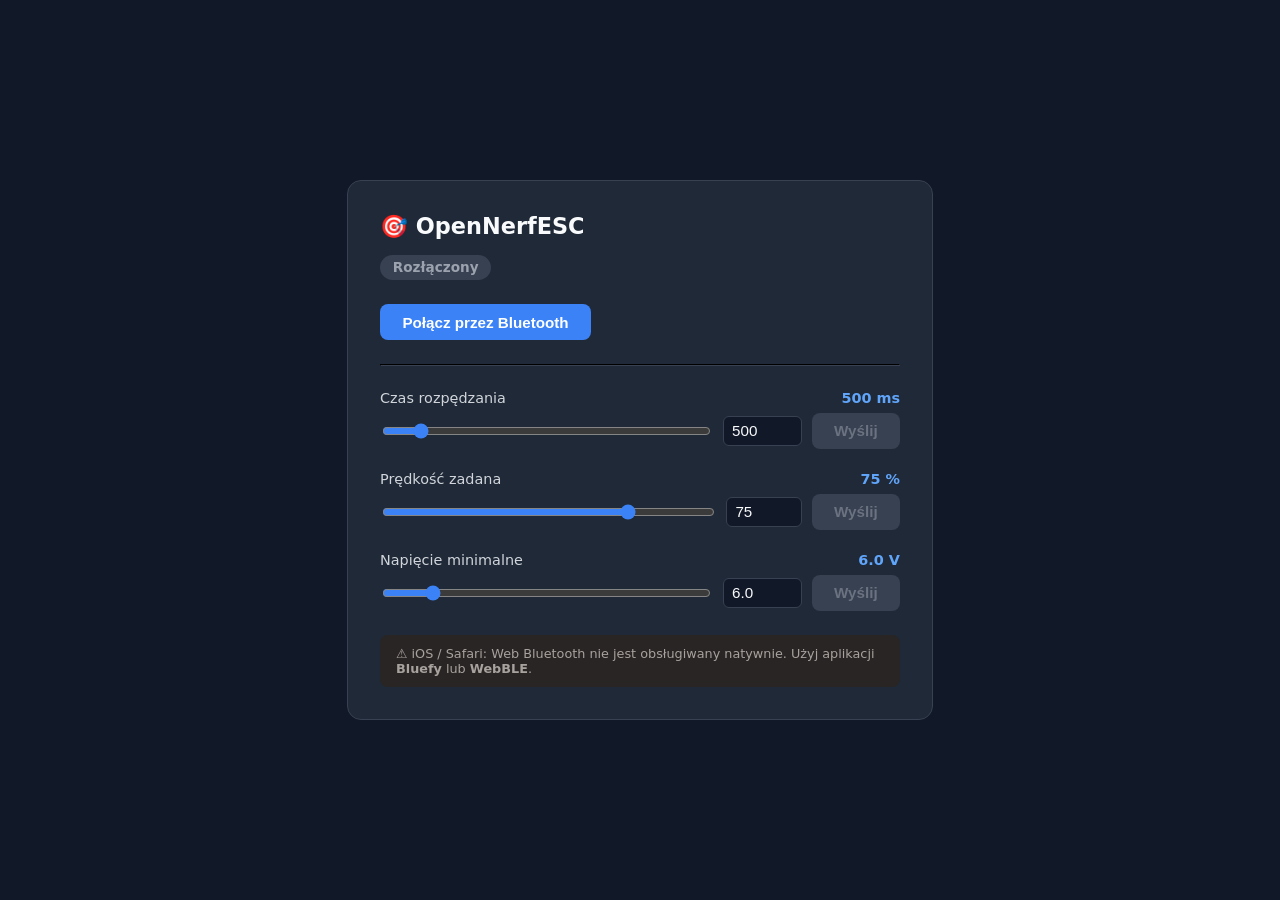
==== web-config/src/index.html @ 623591e4 "feat: implement web BLE config interface with spinUpTime, targetSpeed, minVoltage Updated the HTML s" ====
<!doctype html>
<html lang="pl">
<head>
  <meta charset="utf-8" />
  <meta name="viewport" content="width=device-width, initial-scale=1" />
  <title>OpenNerfESC Konfigurator</title>
  <style>
    :root { color-scheme: dark; }
    body {
      margin: 0; min-height: 100vh; display: grid; place-items: center;
      font-family: system-ui, sans-serif;
      background: #111827; color: #f9fafb;
    }
    main {
      width: min(520px, 94vw);
      padding: 2rem;
      border-radius: 14px;
      background: #1f2937;
      border: 1px solid #374151;
    }
    h1 { margin-top: 0; font-size: 1.4rem; }
    .status {
      display: inline-block;
      margin-bottom: 1.5rem;
      padding: 0.3rem 0.8rem;
      border-radius: 99px;
      font-size: 0.85rem;
      font-weight: 600;
      background: #374151; color: #9ca3af;
    }
    .status.connected { background: #064e3b; color: #34d399; }
    .status.error     { background: #4c0519; color: #fb7185; }
    .param {
      margin-bottom: 1.4rem;
    }
    .param label {
      display: flex;
      justify-content: space-between;
      margin-bottom: 0.4rem;
      font-size: 0.9rem;
      color: #d1d5db;
    }
    .param label span { color: #60a5fa; font-weight: 600; }
    input[type=range] {
      width: 100%; accent-color: #3b82f6;
    }
    .param-row {
      display: flex; gap: 0.6rem; align-items: center;
    }
    .param-row input[type=number] {
      width: 90px;
      padding: 0.35rem 0.5rem;
      border-radius: 6px;
      border: 1px solid #374151;
      background: #111827; color: #f9fafb;
      font-size: 0.95rem;
    }
    button {
      padding: 0.6rem 1.4rem;
      border-radius: 8px;
      border: none;
      font-size: 0.95rem;
      font-weight: 600;
      cursor: pointer;
    }
    #btn-connect { background: #3b82f6; color: #fff; }
    #btn-connect:hover { background: #2563eb; }
    #btn-connect:disabled { background: #374151; color: #6b7280; cursor: default; }
    .apply-btn { background: #065f46; color: #6ee7b7; }
    .apply-btn:hover { background: #047857; }
    .apply-btn:disabled { background: #374151; color: #6b7280; cursor: default; }
    .ios-note {
      margin-top: 1.5rem;
      padding: 0.7rem 1rem;
      border-radius: 8px;
      background: #292524;
      font-size: 0.8rem;
      color: #a8a29e;
    }
  </style>
</head>
<body>
<main>
  <h1>&#x1F3AF; OpenNerfESC</h1>
  <div id="status" class="status">Rozłączony</div>
  <br>
  <button id="btn-connect">Połącz przez Bluetooth</button>

  <hr style="border-color:#374151; margin: 1.5rem 0;">

  <!-- spinUpTime -->
  <div class="param">
    <label>
      Czas rozpędzania
      <span><span id="val-spinUpTime">500</span> ms</span>
    </label>
    <div class="param-row">
      <input type="range" id="range-spinUpTime" min="0" max="5000" step="50" value="500" />
      <input type="number" id="num-spinUpTime" min="0" max="5000" step="50" value="500" />
      <button class="apply-btn" id="send-spinUpTime" disabled>Wyślij</button>
    </div>
  </div>

  <!-- targetSpeed -->
  <div class="param">
    <label>
      Prędkość zadana
      <span><span id="val-targetSpeed">75</span> %</span>
    </label>
    <div class="param-row">
      <input type="range" id="range-targetSpeed" min="0" max="100" step="1" value="75" />
      <input type="number" id="num-targetSpeed" min="0" max="100" step="1" value="75" />
      <button class="apply-btn" id="send-targetSpeed" disabled>Wyślij</button>
    </div>
  </div>

  <!-- minVoltage -->
  <div class="param">
    <label>
      Napięcie minimalne
      <span><span id="val-minVoltage">6.0</span> V</span>
    </label>
    <div class="param-row">
      <input type="range" id="range-minVoltage" min="3.0" max="25.0" step="0.1" value="6.0" />
      <input type="number" id="num-minVoltage" min="3.0" max="25.0" step="0.1" value="6.0" />
      <button class="apply-btn" id="send-minVoltage" disabled>Wyślij</button>
    </div>
  </div>

  <div class="ios-note">
    &#x26A0;&#xFE0F; iOS / Safari: Web Bluetooth nie jest obsługiwany natywnie.
    Użyj aplikacji <strong>Bluefy</strong> lub <strong>WebBLE</strong>.
  </div>
</main>

<script>
  // =======================================================================
  // OpenNerfESC - web-config/src/index.html
  // Web Bluetooth configuration interface.
  // Variable names match firmware exactly (see /docs/CODING_GUIDELINES.md).
  // =======================================================================

  // --- BLE UUIDs (must match config.h in firmware) ---
  const BLE_SERVICE_UUID       = '12345678-1234-1234-1234-123456789abc';
  const BLE_CHAR_SPIN_UP_TIME  = '12345678-1234-1234-1234-123456789001';
  const BLE_CHAR_TARGET_SPEED  = '12345678-1234-1234-1234-123456789002';
  const BLE_CHAR_MIN_VOLTAGE   = '12345678-1234-1234-1234-123456789003';

  // --- Validation ranges (must match config.h) ---
  const RANGES = {
    spinUpTime:  { min: 0,   max: 5000, step: 50  },
    targetSpeed: { min: 0,   max: 100,  step: 1   },
    minVoltage:  { min: 3.0, max: 25.0, step: 0.1 },
  };

  let chars = {};

  // --- UI helpers ---
  const statusEl   = document.getElementById('status');
  const btnConnect = document.getElementById('btn-connect');

  function setStatus(text, cls) {
    statusEl.textContent = text;
    statusEl.className = 'status ' + (cls || '');
  }

  function setSendButtons(enabled) {
    ['spinUpTime', 'targetSpeed', 'minVoltage'].forEach(k => {
      document.getElementById('send-' + k).disabled = !enabled;
    });
  }

  // --- Sync range <-> number inputs ---
  ['spinUpTime', 'targetSpeed', 'minVoltage'].forEach(key => {
    const range = document.getElementById('range-' + key);
    const num   = document.getElementById('num-' + key);
    const val   = document.getElementById('val-' + key);

    range.addEventListener('input', () => {
      num.value = range.value;
      val.textContent = range.value;
    });
    num.addEventListener('input', () => {
      const r = RANGES[key];
      let v = parseFloat(num.value);
      if (isNaN(v)) return;
      v = Math.min(r.max, Math.max(r.min, v));
      range.value = v;
      val.textContent = v;
    });
  });

  // --- BLE connect ---
  btnConnect.addEventListener('click', async () => {
    if (!navigator.bluetooth) {
      setStatus('Web Bluetooth niedostępny', 'error');
      return;
    }
    try {
      setStatus('Wyszukiwanie...', '');
      btnConnect.disabled = true;

      const device = await navigator.bluetooth.requestDevice({
        filters: [{ services: [BLE_SERVICE_UUID] }]
      });

      device.addEventListener('gattserverdisconnected', () => {
        setStatus('Rozłączony', '');
        setSendButtons(false);
        btnConnect.disabled = false;
        chars = {};
      });

      const server  = await device.gatt.connect();
      const service = await server.getPrimaryService(BLE_SERVICE_UUID);

      chars.spinUpTime  = await service.getCharacteristic(BLE_CHAR_SPIN_UP_TIME);
      chars.targetSpeed = await service.getCharacteristic(BLE_CHAR_TARGET_SPEED);
      chars.minVoltage  = await service.getCharacteristic(BLE_CHAR_MIN_VOLTAGE);

      setStatus('Połączony — ' + device.name, 'connected');
      setSendButtons(true);
      btnConnect.disabled = false;

    } catch (err) {
      setStatus('Błąd: ' + err.message, 'error');
      btnConnect.disabled = false;
    }
  });

  // --- Send helpers ---
  async function sendUint16(char, value) {
    const buf = new ArrayBuffer(2);
    new DataView(buf).setUint16(0, value, true); // little-endian
    await char.writeValueWithResponse(buf);
  }
  async function sendUint8(char, value) {
    const buf = new ArrayBuffer(1);
    new DataView(buf).setUint8(0, value);
    await char.writeValueWithResponse(buf);
  }
  async function sendFloat(char, value) {
    const buf = new ArrayBuffer(4);
    new DataView(buf).setFloat32(0, value, true); // little-endian
    await char.writeValueWithResponse(buf);
  }

  // --- Send buttons ---
  document.getElementById('send-spinUpTime').addEventListener('click', async () => {
    const v = parseInt(document.getElementById('num-spinUpTime').value);
    if (chars.spinUpTime) await sendUint16(chars.spinUpTime, v);
  });
  document.getElementById('send-targetSpeed').addEventListener('click', async () => {
    const v = parseInt(document.getElementById('num-targetSpeed').value);
    if (chars.targetSpeed) await sendUint8(chars.targetSpeed, v);
  });
  document.getElementById('send-minVoltage').addEventListener('click', async () => {
    const v = parseFloat(document.getElementById('num-minVoltage').value);
    if (chars.minVoltage) await sendFloat(chars.minVoltage, v);
  });
</script>
</body>
</html>
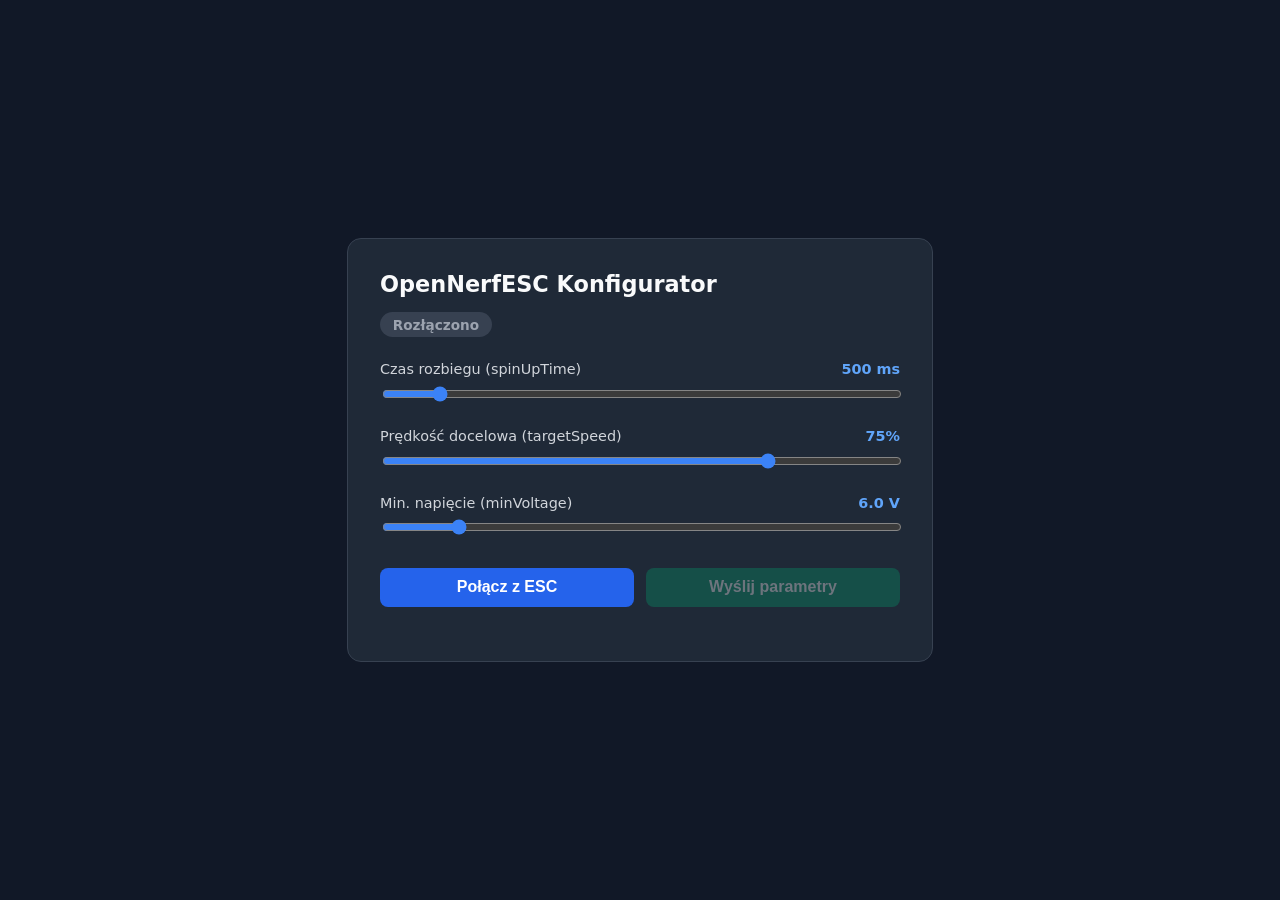
==== commit 6364035d: "feat: rewrite index.html - match app.js IDs, clean dark-mode UI with sliders Updated layout and styl" ====
--- a/web-config/src/index.html
+++ b/web-config/src/index.html
@@ -36,228 +36,90 @@
     .param label {
       display: flex;
       justify-content: space-between;
+      font-size: 0.9rem;
       margin-bottom: 0.4rem;
-      font-size: 0.9rem;
       color: #d1d5db;
     }
-    .param label span { color: #60a5fa; font-weight: 600; }
+    .param label span {
+      font-weight: 700;
+      color: #60a5fa;
+      min-width: 6ch;
+      text-align: right;
+    }
     input[type=range] {
-      width: 100%; accent-color: #3b82f6;
+      width: 100%;
+      accent-color: #3b82f6;
     }
-    .param-row {
-      display: flex; gap: 0.6rem; align-items: center;
-    }
-    .param-row input[type=number] {
-      width: 90px;
-      padding: 0.35rem 0.5rem;
-      border-radius: 6px;
-      border: 1px solid #374151;
-      background: #111827; color: #f9fafb;
-      font-size: 0.95rem;
+    .btn-row {
+      display: flex;
+      gap: 0.75rem;
+      margin-top: 1.8rem;
     }
     button {
-      padding: 0.6rem 1.4rem;
+      flex: 1;
+      padding: 0.65rem 1rem;
+      border: none;
       border-radius: 8px;
-      border: none;
-      font-size: 0.95rem;
+      font-size: 1rem;
       font-weight: 600;
       cursor: pointer;
+      transition: opacity 0.15s;
     }
-    #btn-connect { background: #3b82f6; color: #fff; }
-    #btn-connect:hover { background: #2563eb; }
-    #btn-connect:disabled { background: #374151; color: #6b7280; cursor: default; }
-    .apply-btn { background: #065f46; color: #6ee7b7; }
-    .apply-btn:hover { background: #047857; }
-    .apply-btn:disabled { background: #374151; color: #6b7280; cursor: default; }
-    .ios-note {
-      margin-top: 1.5rem;
-      padding: 0.7rem 1rem;
-      border-radius: 8px;
-      background: #292524;
-      font-size: 0.8rem;
-      color: #a8a29e;
+    button:disabled { opacity: 0.35; cursor: default; }
+    #btn-connect { background: #2563eb; color: #fff; }
+    #btn-connect:hover:not(:disabled) { background: #1d4ed8; }
+    #btn-send    { background: #059669; color: #fff; }
+    #btn-send:hover:not(:disabled)    { background: #047857; }
+    #log {
+      margin-top: 1.4rem;
+      max-height: 140px;
+      overflow-y: auto;
+      font-size: 0.78rem;
+      color: #6b7280;
+      font-family: monospace;
+      line-height: 1.6;
     }
   </style>
 </head>
 <body>
 <main>
-  <h1>&#x1F3AF; OpenNerfESC</h1>
-  <div id="status" class="status">Rozłączony</div>
-  <br>
-  <button id="btn-connect">Połącz przez Bluetooth</button>
+  <h1>OpenNerfESC Konfigurator</h1>
+  <span id="status" class="status">Rozłączono</span>
 
-  <hr style="border-color:#374151; margin: 1.5rem 0;">
-
-  <!-- spinUpTime -->
   <div class="param">
     <label>
-      Czas rozpędzania
-      <span><span id="val-spinUpTime">500</span> ms</span>
+      Czas rozbiegu (spinUpTime)
+      <span id="spin-value">500 ms</span>
     </label>
-    <div class="param-row">
-      <input type="range" id="range-spinUpTime" min="0" max="5000" step="50" value="500" />
-      <input type="number" id="num-spinUpTime" min="0" max="5000" step="50" value="500" />
-      <button class="apply-btn" id="send-spinUpTime" disabled>Wyślij</button>
-    </div>
+    <input id="input-spin-up-time" type="range"
+           min="0" max="5000" step="50" value="500" />
   </div>
 
-  <!-- targetSpeed -->
   <div class="param">
     <label>
-      Prędkość zadana
-      <span><span id="val-targetSpeed">75</span> %</span>
+      Prędkość docelowa (targetSpeed)
+      <span id="speed-value">75%</span>
     </label>
-    <div class="param-row">
-      <input type="range" id="range-targetSpeed" min="0" max="100" step="1" value="75" />
-      <input type="number" id="num-targetSpeed" min="0" max="100" step="1" value="75" />
-      <button class="apply-btn" id="send-targetSpeed" disabled>Wyślij</button>
-    </div>
+    <input id="input-target-speed" type="range"
+           min="0" max="100" step="1" value="75" />
   </div>
 
-  <!-- minVoltage -->
   <div class="param">
     <label>
-      Napięcie minimalne
-      <span><span id="val-minVoltage">6.0</span> V</span>
+      Min. napięcie (minVoltage)
+      <span id="voltage-value">6.0 V</span>
     </label>
-    <div class="param-row">
-      <input type="range" id="range-minVoltage" min="3.0" max="25.0" step="0.1" value="6.0" />
-      <input type="number" id="num-minVoltage" min="3.0" max="25.0" step="0.1" value="6.0" />
-      <button class="apply-btn" id="send-minVoltage" disabled>Wyślij</button>
-    </div>
+    <input id="input-min-voltage" type="range"
+           min="3.0" max="25.0" step="0.1" value="6.0" />
   </div>
 
-  <div class="ios-note">
-    &#x26A0;&#xFE0F; iOS / Safari: Web Bluetooth nie jest obsługiwany natywnie.
-    Użyj aplikacji <strong>Bluefy</strong> lub <strong>WebBLE</strong>.
+  <div class="btn-row">
+    <button id="btn-connect">Połącz z ESC</button>
+    <button id="btn-send" disabled>Wyślij parametry</button>
   </div>
+
+  <div id="log"></div>
 </main>
-
-<script>
-  // =======================================================================
-  // OpenNerfESC - web-config/src/index.html
-  // Web Bluetooth configuration interface.
-  // Variable names match firmware exactly (see /docs/CODING_GUIDELINES.md).
-  // =======================================================================
-
-  // --- BLE UUIDs (must match config.h in firmware) ---
-  const BLE_SERVICE_UUID       = '12345678-1234-1234-1234-123456789abc';
-  const BLE_CHAR_SPIN_UP_TIME  = '12345678-1234-1234-1234-123456789001';
-  const BLE_CHAR_TARGET_SPEED  = '12345678-1234-1234-1234-123456789002';
-  const BLE_CHAR_MIN_VOLTAGE   = '12345678-1234-1234-1234-123456789003';
-
-  // --- Validation ranges (must match config.h) ---
-  const RANGES = {
-    spinUpTime:  { min: 0,   max: 5000, step: 50  },
-    targetSpeed: { min: 0,   max: 100,  step: 1   },
-    minVoltage:  { min: 3.0, max: 25.0, step: 0.1 },
-  };
-
-  let chars = {};
-
-  // --- UI helpers ---
-  const statusEl   = document.getElementById('status');
-  const btnConnect = document.getElementById('btn-connect');
-
-  function setStatus(text, cls) {
-    statusEl.textContent = text;
-    statusEl.className = 'status ' + (cls || '');
-  }
-
-  function setSendButtons(enabled) {
-    ['spinUpTime', 'targetSpeed', 'minVoltage'].forEach(k => {
-      document.getElementById('send-' + k).disabled = !enabled;
-    });
-  }
-
-  // --- Sync range <-> number inputs ---
-  ['spinUpTime', 'targetSpeed', 'minVoltage'].forEach(key => {
-    const range = document.getElementById('range-' + key);
-    const num   = document.getElementById('num-' + key);
-    const val   = document.getElementById('val-' + key);
-
-    range.addEventListener('input', () => {
-      num.value = range.value;
-      val.textContent = range.value;
-    });
-    num.addEventListener('input', () => {
-      const r = RANGES[key];
-      let v = parseFloat(num.value);
-      if (isNaN(v)) return;
-      v = Math.min(r.max, Math.max(r.min, v));
-      range.value = v;
-      val.textContent = v;
-    });
-  });
-
-  // --- BLE connect ---
-  btnConnect.addEventListener('click', async () => {
-    if (!navigator.bluetooth) {
-      setStatus('Web Bluetooth niedostępny', 'error');
-      return;
-    }
-    try {
-      setStatus('Wyszukiwanie...', '');
-      btnConnect.disabled = true;
-
-      const device = await navigator.bluetooth.requestDevice({
-        filters: [{ services: [BLE_SERVICE_UUID] }]
-      });
-
-      device.addEventListener('gattserverdisconnected', () => {
-        setStatus('Rozłączony', '');
-        setSendButtons(false);
-        btnConnect.disabled = false;
-        chars = {};
-      });
-
-      const server  = await device.gatt.connect();
-      const service = await server.getPrimaryService(BLE_SERVICE_UUID);
-
-      chars.spinUpTime  = await service.getCharacteristic(BLE_CHAR_SPIN_UP_TIME);
-      chars.targetSpeed = await service.getCharacteristic(BLE_CHAR_TARGET_SPEED);
-      chars.minVoltage  = await service.getCharacteristic(BLE_CHAR_MIN_VOLTAGE);
-
-      setStatus('Połączony — ' + device.name, 'connected');
-      setSendButtons(true);
-      btnConnect.disabled = false;
-
-    } catch (err) {
-      setStatus('Błąd: ' + err.message, 'error');
-      btnConnect.disabled = false;
-    }
-  });
-
-  // --- Send helpers ---
-  async function sendUint16(char, value) {
-    const buf = new ArrayBuffer(2);
-    new DataView(buf).setUint16(0, value, true); // little-endian
-    await char.writeValueWithResponse(buf);
-  }
-  async function sendUint8(char, value) {
-    const buf = new ArrayBuffer(1);
-    new DataView(buf).setUint8(0, value);
-    await char.writeValueWithResponse(buf);
-  }
-  async function sendFloat(char, value) {
-    const buf = new ArrayBuffer(4);
-    new DataView(buf).setFloat32(0, value, true); // little-endian
-    await char.writeValueWithResponse(buf);
-  }
-
-  // --- Send buttons ---
-  document.getElementById('send-spinUpTime').addEventListener('click', async () => {
-    const v = parseInt(document.getElementById('num-spinUpTime').value);
-    if (chars.spinUpTime) await sendUint16(chars.spinUpTime, v);
-  });
-  document.getElementById('send-targetSpeed').addEventListener('click', async () => {
-    const v = parseInt(document.getElementById('num-targetSpeed').value);
-    if (chars.targetSpeed) await sendUint8(chars.targetSpeed, v);
-  });
-  document.getElementById('send-minVoltage').addEventListener('click', async () => {
-    const v = parseFloat(document.getElementById('num-minVoltage').value);
-    if (chars.minVoltage) await sendFloat(chars.minVoltage, v);
-  });
-</script>
+<script src="app.js"></script>
 </body>
 </html>
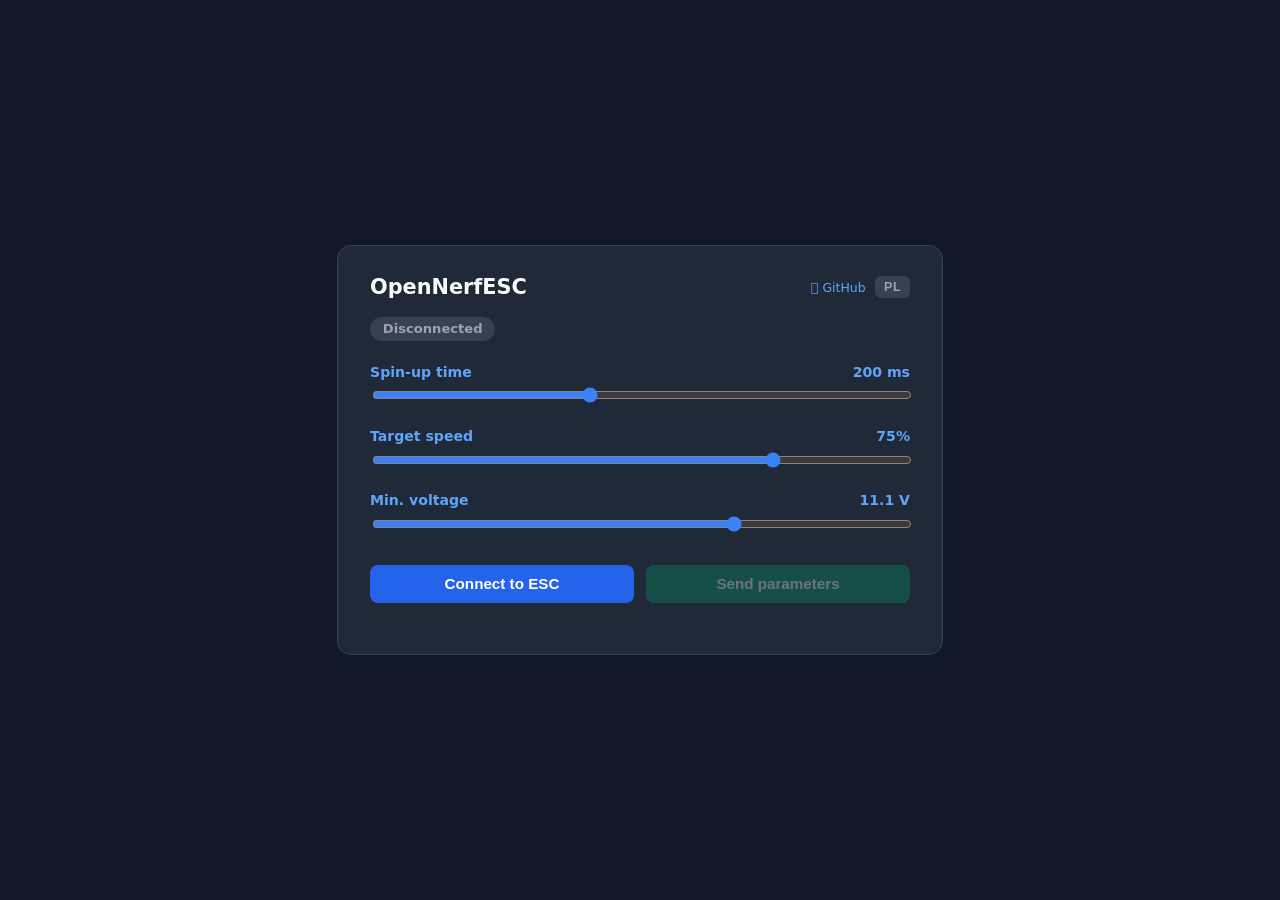
==== commit e4b60117: "feat: i18n support (en/pl auto-detect + toggle), GitHub link, updated slider ranges" ====
--- a/web-config/src/index.html
+++ b/web-config/src/index.html
@@ -1,9 +1,9 @@
 <!doctype html>
-<html lang="pl">
+<html lang="en">
 <head>
   <meta charset="utf-8" />
   <meta name="viewport" content="width=device-width, initial-scale=1" />
-  <title>OpenNerfESC Konfigurator</title>
+  <title>OpenNerfESC Configurator</title>
   <style>
     :root { color-scheme: dark; }
     body {
@@ -12,44 +12,68 @@
       background: #111827; color: #f9fafb;
     }
     main {
-      width: min(520px, 94vw);
-      padding: 2rem;
+      width: min(540px, 96vw);
+      padding: 1.8rem 2rem 2rem;
       border-radius: 14px;
       background: #1f2937;
       border: 1px solid #374151;
     }
-    h1 { margin-top: 0; font-size: 1.4rem; }
+    header {
+      display: flex;
+      align-items: center;
+      justify-content: space-between;
+      margin-bottom: 0.2rem;
+    }
+    h1 { margin: 0; font-size: 1.3rem; }
+    .header-right {
+      display: flex;
+      align-items: center;
+      gap: 0.6rem;
+    }
+    .lang-btn {
+      background: #374151;
+      border: none;
+      border-radius: 6px;
+      color: #9ca3af;
+      font-size: 0.78rem;
+      font-weight: 700;
+      padding: 0.25rem 0.55rem;
+      cursor: pointer;
+      letter-spacing: 0.05em;
+    }
+    .lang-btn:hover { background: #4b5563; color: #f9fafb; }
+    .gh-link {
+      color: #60a5fa;
+      font-size: 0.78rem;
+      text-decoration: none;
+    }
+    .gh-link:hover { text-decoration: underline; }
     .status {
       display: inline-block;
-      margin-bottom: 1.5rem;
+      margin: 0.9rem 0 1.4rem;
       padding: 0.3rem 0.8rem;
       border-radius: 99px;
-      font-size: 0.85rem;
+      font-size: 0.82rem;
       font-weight: 600;
       background: #374151; color: #9ca3af;
     }
     .status.connected { background: #064e3b; color: #34d399; }
     .status.error     { background: #4c0519; color: #fb7185; }
-    .param {
-      margin-bottom: 1.4rem;
-    }
+    .param { margin-bottom: 1.3rem; }
     .param label {
       display: flex;
       justify-content: space-between;
-      font-size: 0.9rem;
-      margin-bottom: 0.4rem;
+      font-size: 0.88rem;
+      margin-bottom: 0.35rem;
       color: #d1d5db;
     }
     .param label span {
       font-weight: 700;
       color: #60a5fa;
-      min-width: 6ch;
+      min-width: 7ch;
       text-align: right;
     }
-    input[type=range] {
-      width: 100%;
-      accent-color: #3b82f6;
-    }
+    input[type=range] { width: 100%; accent-color: #3b82f6; }
     .btn-row {
       display: flex;
       gap: 0.75rem;
@@ -60,7 +84,7 @@
       padding: 0.65rem 1rem;
       border: none;
       border-radius: 8px;
-      font-size: 1rem;
+      font-size: 0.95rem;
       font-weight: 600;
       cursor: pointer;
       transition: opacity 0.15s;
@@ -71,10 +95,10 @@
     #btn-send    { background: #059669; color: #fff; }
     #btn-send:hover:not(:disabled)    { background: #047857; }
     #log {
-      margin-top: 1.4rem;
-      max-height: 140px;
+      margin-top: 1.2rem;
+      max-height: 120px;
       overflow-y: auto;
-      font-size: 0.78rem;
+      font-size: 0.75rem;
       color: #6b7280;
       font-family: monospace;
       line-height: 1.6;
@@ -83,39 +107,44 @@
 </head>
 <body>
 <main>
-  <h1>OpenNerfESC Konfigurator</h1>
-  <span id="status" class="status">Rozłączono</span>
+  <header>
+    <h1>OpenNerfESC</h1>
+    <div class="header-right">
+      <a class="gh-link" href="https://github.com/RadzuPL/OpenNerfESC" target="_blank" rel="noopener"
+         data-i18n-title="github_link">&#xe000; GitHub</a>
+      <button class="lang-btn" id="btn-lang" title="Switch language / Zmień język">PL</button>
+    </div>
+  </header>
+
+  <span id="status" class="status" data-i18n="disconnected">Disconnected</span>
 
   <div class="param">
     <label>
-      Czas rozbiegu (spinUpTime)
-      <span id="spin-value">500 ms</span>
+      <span data-i18n="label_spin">Spin-up time</span>
+      <span id="spin-value">200 ms</span>
     </label>
-    <input id="input-spin-up-time" type="range"
-           min="0" max="5000" step="50" value="500" />
+    <input id="input-spin-up-time" type="range" min="0" max="500" step="10" value="200" />
   </div>
 
   <div class="param">
     <label>
-      Prędkość docelowa (targetSpeed)
+      <span data-i18n="label_speed">Target speed</span>
       <span id="speed-value">75%</span>
     </label>
-    <input id="input-target-speed" type="range"
-           min="0" max="100" step="1" value="75" />
+    <input id="input-target-speed" type="range" min="0" max="100" step="1" value="75" />
   </div>
 
   <div class="param">
     <label>
-      Min. napięcie (minVoltage)
-      <span id="voltage-value">6.0 V</span>
+      <span data-i18n="label_volt">Min. voltage</span>
+      <span id="voltage-value">11.1 V</span>
     </label>
-    <input id="input-min-voltage" type="range"
-           min="3.0" max="25.0" step="0.1" value="6.0" />
+    <input id="input-min-voltage" type="range" min="3.0" max="15.0" step="0.1" value="11.1" />
   </div>
 
   <div class="btn-row">
-    <button id="btn-connect">Połącz z ESC</button>
-    <button id="btn-send" disabled>Wyślij parametry</button>
+    <button id="btn-connect" data-i18n="btn_connect">Connect to ESC</button>
+    <button id="btn-send" disabled data-i18n="btn_send">Send parameters</button>
   </div>
 
   <div id="log"></div>
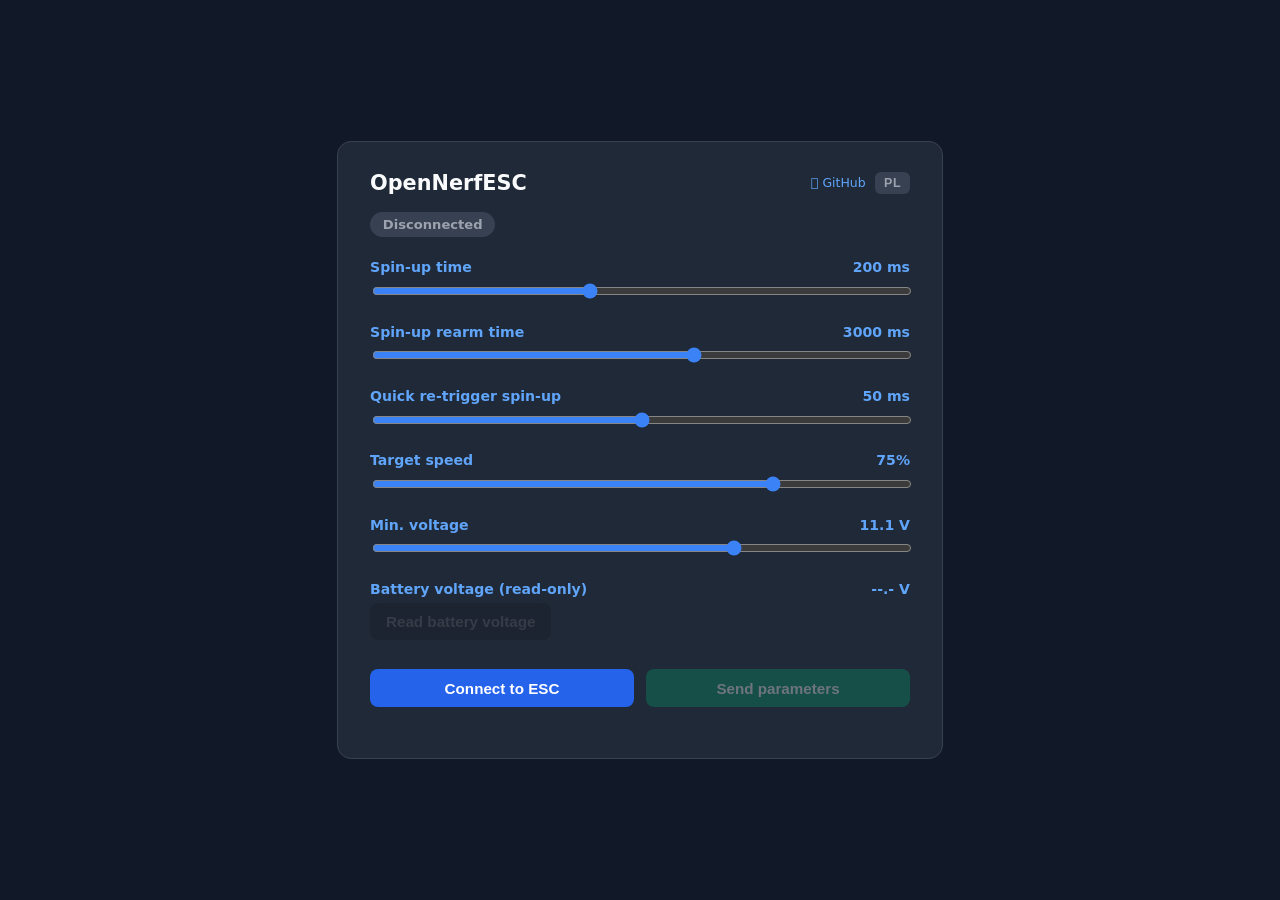
==== commit d3ed29a0: "feat: add rearm/retrigger spin-up params and battery telemetry" ====
--- a/web-config/src/index.html
+++ b/web-config/src/index.html
@@ -128,6 +128,22 @@
 
   <div class="param">
     <label>
+      <span data-i18n="label_rearm">Spin-up rearm time</span>
+      <span id="rearm-value">3000 ms</span>
+    </label>
+    <input id="input-spin-up-rearm-time" type="range" min="0" max="5000" step="50" value="3000" />
+  </div>
+
+  <div class="param">
+    <label>
+      <span data-i18n="label_retrigger_spin">Quick re-trigger spin-up</span>
+      <span id="retrigger-spin-value">50 ms</span>
+    </label>
+    <input id="input-retrigger-spin-up-time" type="range" min="0" max="100" step="1" value="50" />
+  </div>
+
+  <div class="param">
+    <label>
       <span data-i18n="label_speed">Target speed</span>
       <span id="speed-value">75%</span>
     </label>
@@ -142,6 +158,14 @@
     <input id="input-min-voltage" type="range" min="3.0" max="15.0" step="0.1" value="11.1" />
   </div>
 
+  <div class="param">
+    <label>
+      <span data-i18n="label_battery_voltage">Battery voltage (read-only)</span>
+      <span id="battery-voltage-value">--.- V</span>
+    </label>
+    <button id="btn-read-battery" disabled data-i18n="btn_read_battery">Read battery voltage</button>
+  </div>
+
   <div class="btn-row">
     <button id="btn-connect" data-i18n="btn_connect">Connect to ESC</button>
     <button id="btn-send" disabled data-i18n="btn_send">Send parameters</button>
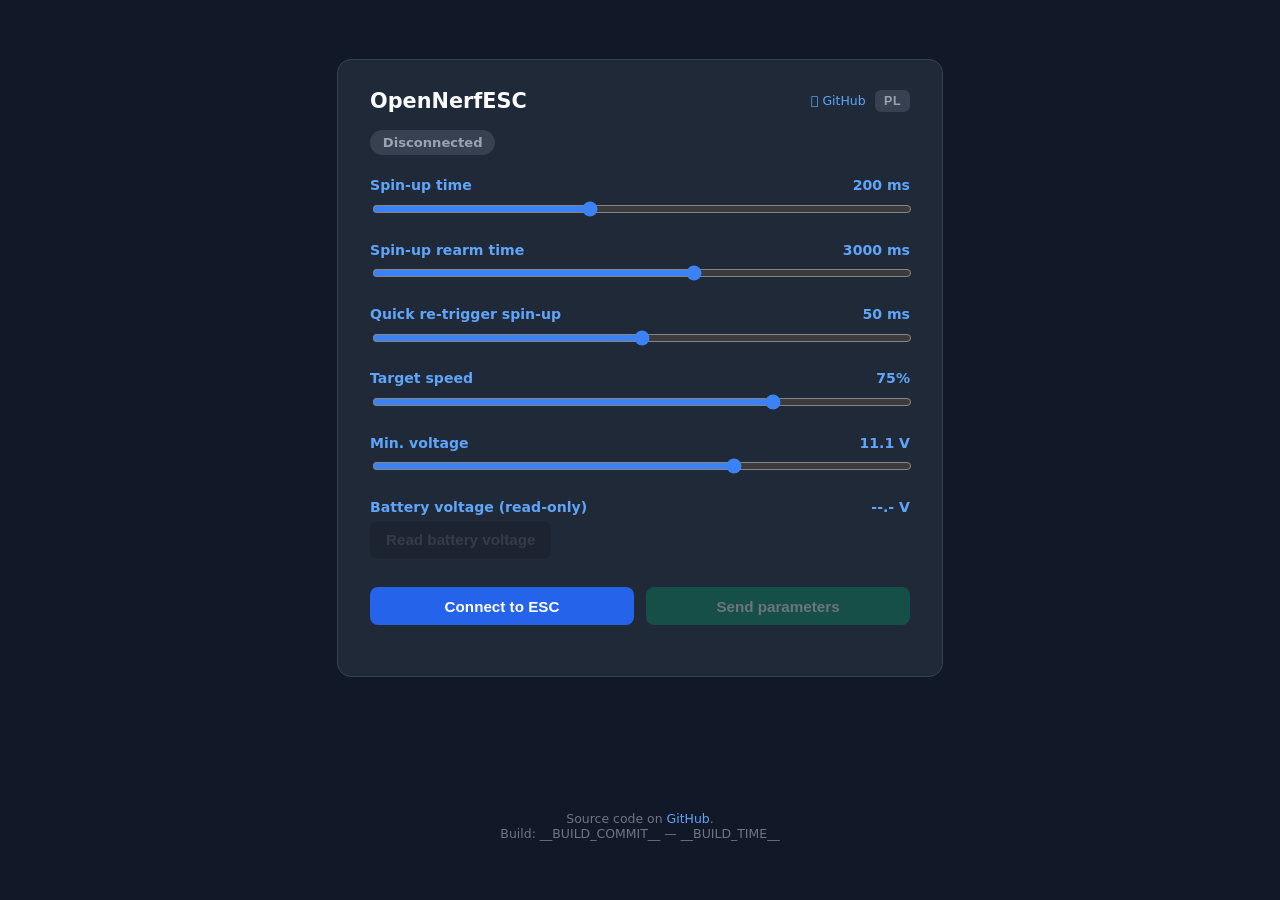
==== commit 021c1bc0: "Fix web-config i18n/log visibility and add build footer" ====
--- a/web-config/src/index.html
+++ b/web-config/src/index.html
@@ -103,76 +103,87 @@
       font-family: monospace;
       line-height: 1.6;
     }
+    footer {
+      margin-top: 1rem;
+      color: #6e7681;
+      font-size: 0.78rem;
+      text-align: center;
+    }
+    footer a { color: #60a5fa; text-decoration: none; }
   </style>
 </head>
 <body>
-<main>
-  <header>
-    <h1>OpenNerfESC</h1>
-    <div class="header-right">
-      <a class="gh-link" href="https://github.com/RadzuPL/OpenNerfESC" target="_blank" rel="noopener"
-         data-i18n-title="github_link">&#xe000; GitHub</a>
-      <button class="lang-btn" id="btn-lang" title="Switch language / Zmień język">PL</button>
+  <main>
+    <header>
+      <h1>OpenNerfESC</h1>
+      <div class="header-right">
+        <a class="gh-link" href="https://github.com/RadzuPL/OpenNerfESC" target="_blank" rel="noopener"
+           data-i18n-title="github_link">&#xe000; GitHub</a>
+        <button class="lang-btn" id="btn-lang" title="Switch language / Zmień język">PL</button>
+      </div>
+    </header>
+
+    <span id="status" class="status" data-i18n="disconnected">Disconnected</span>
+
+    <div class="param">
+      <label>
+        <span data-i18n="label_spin">Spin-up time</span>
+        <span id="spin-value">200 ms</span>
+      </label>
+      <input id="input-spin-up-time" type="range" min="0" max="500" step="10" value="200" />
     </div>
-  </header>
 
-  <span id="status" class="status" data-i18n="disconnected">Disconnected</span>
+    <div class="param">
+      <label>
+        <span data-i18n="label_rearm">Spin-up rearm time</span>
+        <span id="rearm-value">3000 ms</span>
+      </label>
+      <input id="input-spin-up-rearm-time" type="range" min="0" max="5000" step="50" value="3000" />
+    </div>
 
-  <div class="param">
-    <label>
-      <span data-i18n="label_spin">Spin-up time</span>
-      <span id="spin-value">200 ms</span>
-    </label>
-    <input id="input-spin-up-time" type="range" min="0" max="500" step="10" value="200" />
-  </div>
+    <div class="param">
+      <label>
+        <span data-i18n="label_retrigger_spin">Quick re-trigger spin-up</span>
+        <span id="retrigger-spin-value">50 ms</span>
+      </label>
+      <input id="input-retrigger-spin-up-time" type="range" min="0" max="100" step="1" value="50" />
+    </div>
 
-  <div class="param">
-    <label>
-      <span data-i18n="label_rearm">Spin-up rearm time</span>
-      <span id="rearm-value">3000 ms</span>
-    </label>
-    <input id="input-spin-up-rearm-time" type="range" min="0" max="5000" step="50" value="3000" />
-  </div>
+    <div class="param">
+      <label>
+        <span data-i18n="label_speed">Target speed</span>
+        <span id="speed-value">75%</span>
+      </label>
+      <input id="input-target-speed" type="range" min="0" max="100" step="1" value="75" />
+    </div>
 
-  <div class="param">
-    <label>
-      <span data-i18n="label_retrigger_spin">Quick re-trigger spin-up</span>
-      <span id="retrigger-spin-value">50 ms</span>
-    </label>
-    <input id="input-retrigger-spin-up-time" type="range" min="0" max="100" step="1" value="50" />
-  </div>
+    <div class="param">
+      <label>
+        <span data-i18n="label_volt">Min. voltage</span>
+        <span id="voltage-value">11.1 V</span>
+      </label>
+      <input id="input-min-voltage" type="range" min="3.0" max="15.0" step="0.1" value="11.1" />
+    </div>
 
-  <div class="param">
-    <label>
-      <span data-i18n="label_speed">Target speed</span>
-      <span id="speed-value">75%</span>
-    </label>
-    <input id="input-target-speed" type="range" min="0" max="100" step="1" value="75" />
-  </div>
+    <div class="param">
+      <label>
+        <span data-i18n="label_battery_voltage">Battery voltage (read-only)</span>
+        <span id="battery-voltage-value">--.- V</span>
+      </label>
+      <button id="btn-read-battery" disabled data-i18n="btn_read_battery">Read battery voltage</button>
+    </div>
 
-  <div class="param">
-    <label>
-      <span data-i18n="label_volt">Min. voltage</span>
-      <span id="voltage-value">11.1 V</span>
-    </label>
-    <input id="input-min-voltage" type="range" min="3.0" max="15.0" step="0.1" value="11.1" />
-  </div>
+    <div class="btn-row">
+      <button id="btn-connect" data-i18n="btn_connect">Connect to ESC</button>
+      <button id="btn-send" disabled data-i18n="btn_send">Send parameters</button>
+    </div>
 
-  <div class="param">
-    <label>
-      <span data-i18n="label_battery_voltage">Battery voltage (read-only)</span>
-      <span id="battery-voltage-value">--.- V</span>
-    </label>
-    <button id="btn-read-battery" disabled data-i18n="btn_read_battery">Read battery voltage</button>
-  </div>
-
-  <div class="btn-row">
-    <button id="btn-connect" data-i18n="btn_connect">Connect to ESC</button>
-    <button id="btn-send" disabled data-i18n="btn_send">Send parameters</button>
-  </div>
-
-  <div id="log"></div>
-</main>
-<script src="app.js"></script>
+    <div id="log"></div>
+  </main>
+  <footer>
+    Source code on <a href="https://github.com/RadzuPL/OpenNerfESC" target="_blank" rel="noopener">GitHub</a>.<br>
+    Build: <span id="build-info">__BUILD_COMMIT__ &mdash; __BUILD_TIME__</span>
+  </footer>
+<script src="app.js?v=__BUILD_COMMIT__"></script>
 </body>
 </html>
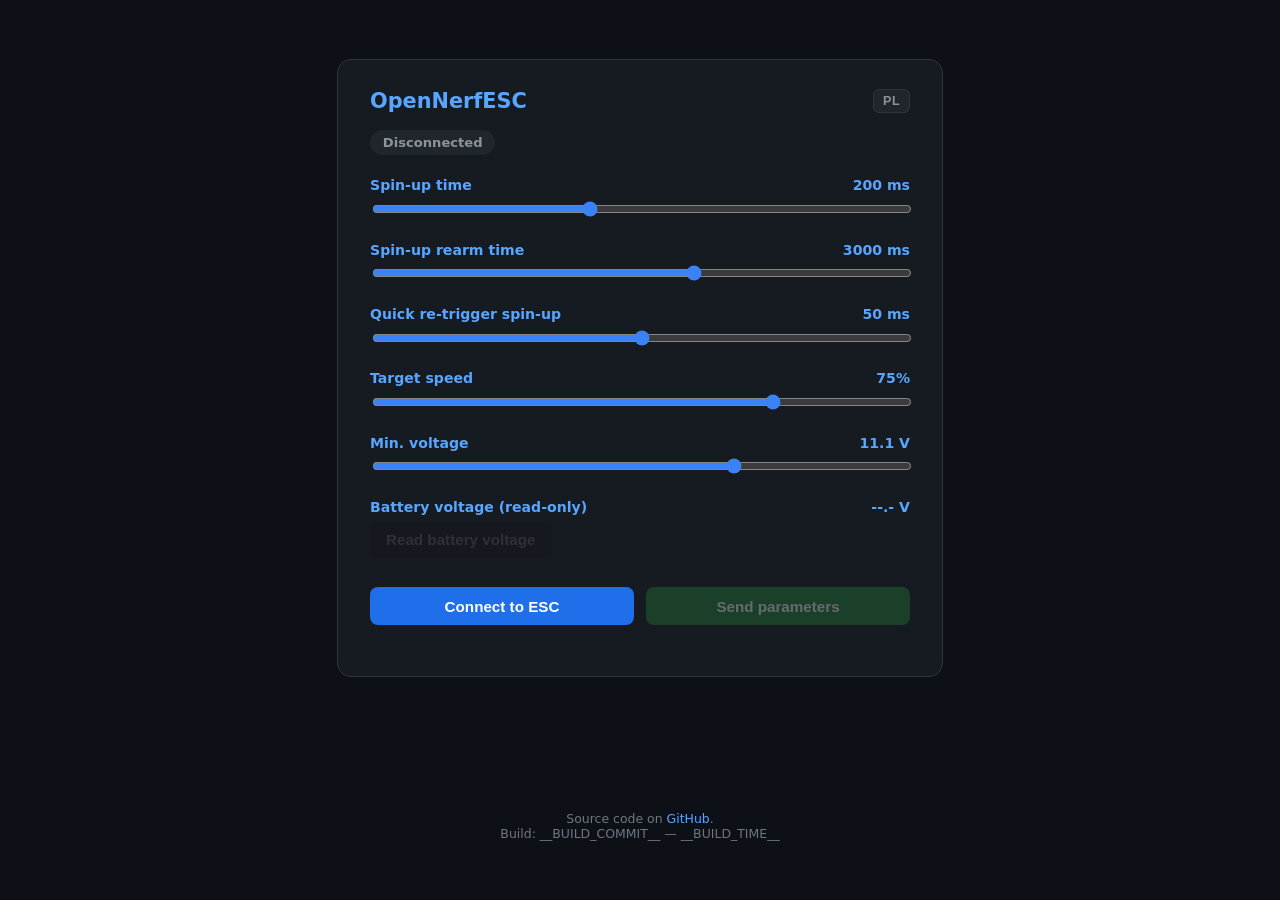
==== commit bc213b13: "Unify configurator and flasher UI with i18n improvements" ====
--- a/web-config/src/index.html
+++ b/web-config/src/index.html
@@ -8,15 +8,15 @@
     :root { color-scheme: dark; }
     body {
       margin: 0; min-height: 100vh; display: grid; place-items: center;
-      font-family: system-ui, sans-serif;
-      background: #111827; color: #f9fafb;
+      font-family: 'Segoe UI', system-ui, sans-serif;
+      background: #0d1117; color: #c9d1d9;
     }
     main {
       width: min(540px, 96vw);
       padding: 1.8rem 2rem 2rem;
       border-radius: 14px;
-      background: #1f2937;
-      border: 1px solid #374151;
+      background: #161b22;
+      border: 1px solid #30363d;
     }
     header {
       display: flex;
@@ -24,30 +24,24 @@
       justify-content: space-between;
       margin-bottom: 0.2rem;
     }
-    h1 { margin: 0; font-size: 1.3rem; }
+    h1 { margin: 0; font-size: 1.3rem; color: #58a6ff; }
     .header-right {
       display: flex;
       align-items: center;
       gap: 0.6rem;
     }
     .lang-btn {
-      background: #374151;
-      border: none;
+      background: #21262d;
+      border: 1px solid #30363d;
       border-radius: 6px;
-      color: #9ca3af;
+      color: #8b949e;
       font-size: 0.78rem;
       font-weight: 700;
       padding: 0.25rem 0.55rem;
       cursor: pointer;
       letter-spacing: 0.05em;
     }
-    .lang-btn:hover { background: #4b5563; color: #f9fafb; }
-    .gh-link {
-      color: #60a5fa;
-      font-size: 0.78rem;
-      text-decoration: none;
-    }
-    .gh-link:hover { text-decoration: underline; }
+    .lang-btn:hover { background: #30363d; color: #e6edf3; }
     .status {
       display: inline-block;
       margin: 0.9rem 0 1.4rem;
@@ -55,21 +49,21 @@
       border-radius: 99px;
       font-size: 0.82rem;
       font-weight: 600;
-      background: #374151; color: #9ca3af;
+      background: #21262d; color: #8b949e;
     }
-    .status.connected { background: #064e3b; color: #34d399; }
-    .status.error     { background: #4c0519; color: #fb7185; }
+    .status.connected { background: #0f3d2e; color: #3fb950; }
+    .status.error     { background: #3d1b1b; color: #f85149; }
     .param { margin-bottom: 1.3rem; }
     .param label {
       display: flex;
       justify-content: space-between;
       font-size: 0.88rem;
       margin-bottom: 0.35rem;
-      color: #d1d5db;
+      color: #c9d1d9;
     }
     .param label span {
       font-weight: 700;
-      color: #60a5fa;
+      color: #58a6ff;
       min-width: 7ch;
       text-align: right;
     }
@@ -90,16 +84,16 @@
       transition: opacity 0.15s;
     }
     button:disabled { opacity: 0.35; cursor: default; }
-    #btn-connect { background: #2563eb; color: #fff; }
-    #btn-connect:hover:not(:disabled) { background: #1d4ed8; }
-    #btn-send    { background: #059669; color: #fff; }
-    #btn-send:hover:not(:disabled)    { background: #047857; }
+    #btn-connect { background: #1f6feb; color: #fff; }
+    #btn-connect:hover:not(:disabled) { background: #388bfd; }
+    #btn-send    { background: #238636; color: #fff; }
+    #btn-send:hover:not(:disabled)    { background: #2ea043; }
     #log {
       margin-top: 1.2rem;
       max-height: 120px;
       overflow-y: auto;
       font-size: 0.75rem;
-      color: #6b7280;
+      color: #8b949e;
       font-family: monospace;
       line-height: 1.6;
     }
@@ -109,7 +103,7 @@
       font-size: 0.78rem;
       text-align: center;
     }
-    footer a { color: #60a5fa; text-decoration: none; }
+    footer a { color: #58a6ff; text-decoration: none; }
   </style>
 </head>
 <body>
@@ -117,8 +111,6 @@
     <header>
       <h1>OpenNerfESC</h1>
       <div class="header-right">
-        <a class="gh-link" href="https://github.com/RadzuPL/OpenNerfESC" target="_blank" rel="noopener"
-           data-i18n-title="github_link">&#xe000; GitHub</a>
         <button class="lang-btn" id="btn-lang" title="Switch language / Zmień język">PL</button>
       </div>
     </header>
@@ -128,49 +120,49 @@
     <div class="param">
       <label>
         <span data-i18n="label_spin">Spin-up time</span>
-        <span id="spin-value">200 ms</span>
+        <span id="spin-value" data-i18n-title="tip_spin">200 ms</span>
       </label>
-      <input id="input-spin-up-time" type="range" min="0" max="500" step="10" value="200" />
+      <input id="input-spin-up-time" type="range" min="0" max="500" step="10" value="200" data-i18n-title="tip_spin" />
     </div>
 
     <div class="param">
       <label>
         <span data-i18n="label_rearm">Spin-up rearm time</span>
-        <span id="rearm-value">3000 ms</span>
+        <span id="rearm-value" data-i18n-title="tip_rearm">3000 ms</span>
       </label>
-      <input id="input-spin-up-rearm-time" type="range" min="0" max="5000" step="50" value="3000" />
+      <input id="input-spin-up-rearm-time" type="range" min="0" max="5000" step="50" value="3000" data-i18n-title="tip_rearm" />
     </div>
 
     <div class="param">
       <label>
         <span data-i18n="label_retrigger_spin">Quick re-trigger spin-up</span>
-        <span id="retrigger-spin-value">50 ms</span>
+        <span id="retrigger-spin-value" data-i18n-title="tip_retrigger_spin">50 ms</span>
       </label>
-      <input id="input-retrigger-spin-up-time" type="range" min="0" max="100" step="1" value="50" />
+      <input id="input-retrigger-spin-up-time" type="range" min="0" max="100" step="1" value="50" data-i18n-title="tip_retrigger_spin" />
     </div>
 
     <div class="param">
       <label>
         <span data-i18n="label_speed">Target speed</span>
-        <span id="speed-value">75%</span>
+        <span id="speed-value" data-i18n-title="tip_speed">75%</span>
       </label>
-      <input id="input-target-speed" type="range" min="0" max="100" step="1" value="75" />
+      <input id="input-target-speed" type="range" min="0" max="100" step="1" value="75" data-i18n-title="tip_speed" />
     </div>
 
     <div class="param">
       <label>
         <span data-i18n="label_volt">Min. voltage</span>
-        <span id="voltage-value">11.1 V</span>
+        <span id="voltage-value" data-i18n-title="tip_volt">11.1 V</span>
       </label>
-      <input id="input-min-voltage" type="range" min="3.0" max="15.0" step="0.1" value="11.1" />
+      <input id="input-min-voltage" type="range" min="3.0" max="15.0" step="0.1" value="11.1" data-i18n-title="tip_volt" />
     </div>
 
     <div class="param">
       <label>
         <span data-i18n="label_battery_voltage">Battery voltage (read-only)</span>
-        <span id="battery-voltage-value">--.- V</span>
+        <span id="battery-voltage-value" data-i18n-title="tip_battery">--.- V</span>
       </label>
-      <button id="btn-read-battery" disabled data-i18n="btn_read_battery">Read battery voltage</button>
+      <button id="btn-read-battery" disabled data-i18n="btn_read_battery" data-i18n-title="tip_battery">Read battery voltage</button>
     </div>
 
     <div class="btn-row">
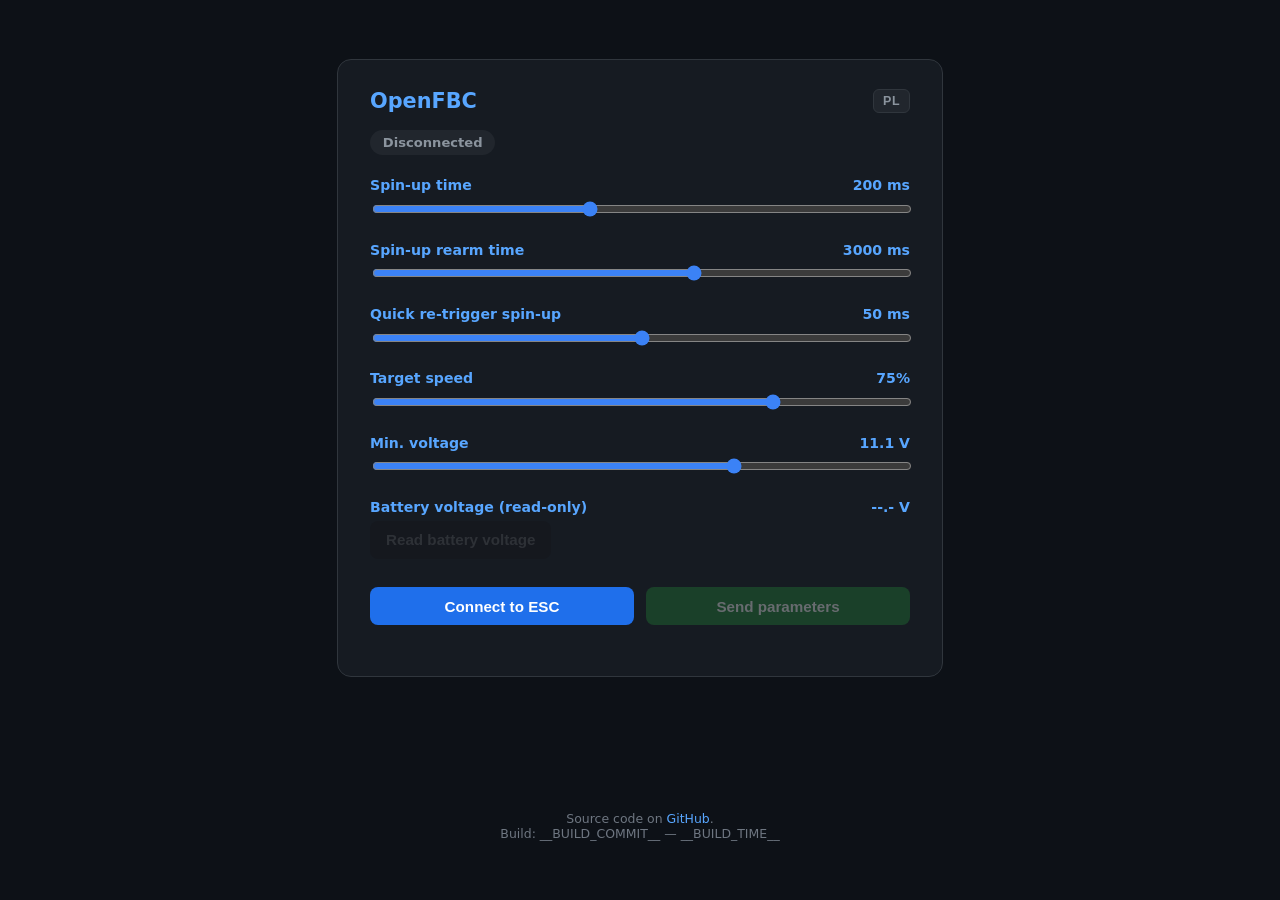
==== commit af2a4644: "rename: OpenNerfESC → OpenFBC (Flywheel Blaster Controller)" ====
--- a/web-config/src/index.html
+++ b/web-config/src/index.html
@@ -3,7 +3,7 @@
 <head>
   <meta charset="utf-8" />
   <meta name="viewport" content="width=device-width, initial-scale=1" />
-  <title>OpenNerfESC Configurator</title>
+  <title>OpenFBC Configurator</title>
   <style>
     :root { color-scheme: dark; }
     body {
@@ -109,7 +109,7 @@
 <body>
   <main>
     <header>
-      <h1>OpenNerfESC</h1>
+      <h1>OpenFBC</h1>
       <div class="header-right">
         <button class="lang-btn" id="btn-lang" title="Switch language / Zmień język">PL</button>
       </div>
@@ -173,7 +173,7 @@
     <div id="log"></div>
   </main>
   <footer>
-    Source code on <a href="https://github.com/RadzuPL/OpenNerfESC" target="_blank" rel="noopener">GitHub</a>.<br>
+    Source code on <a href="https://github.com/RadzuPL/OpenFBC" target="_blank" rel="noopener">GitHub</a>.<br>
     Build: <span id="build-info">__BUILD_COMMIT__ &mdash; __BUILD_TIME__</span>
   </footer>
 <script src="app.js?v=__BUILD_COMMIT__"></script>
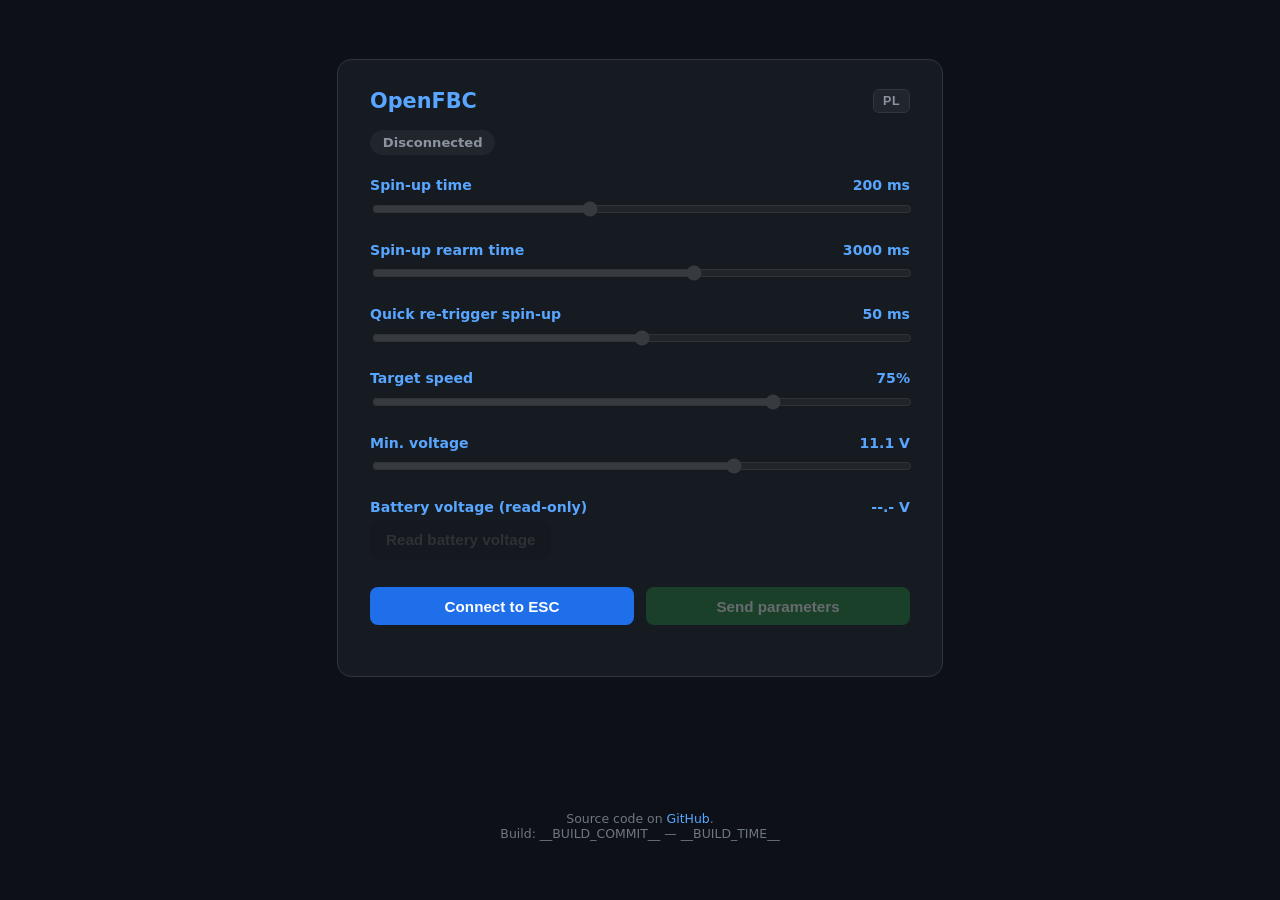
==== commit ce0862fe: "Disable sliders when device disconnected" ====
--- a/web-config/src/index.html
+++ b/web-config/src/index.html
@@ -68,6 +68,7 @@
       text-align: right;
     }
     input[type=range] { width: 100%; accent-color: #3b82f6; }
+    input[type=range]:disabled { opacity: 0.35; cursor: not-allowed; }
     .btn-row {
       display: flex;
       gap: 0.75rem;
@@ -122,7 +123,7 @@
         <span data-i18n="label_spin">Spin-up time</span>
         <span id="spin-value" data-i18n-title="tip_spin">200 ms</span>
       </label>
-      <input id="input-spin-up-time" type="range" min="0" max="500" step="10" value="200" data-i18n-title="tip_spin" />
+      <input id="input-spin-up-time" type="range" min="0" max="500" step="10" value="200" data-i18n-title="tip_spin" disabled />
     </div>
 
     <div class="param">
@@ -130,7 +131,7 @@
         <span data-i18n="label_rearm">Spin-up rearm time</span>
         <span id="rearm-value" data-i18n-title="tip_rearm">3000 ms</span>
       </label>
-      <input id="input-spin-up-rearm-time" type="range" min="0" max="5000" step="50" value="3000" data-i18n-title="tip_rearm" />
+      <input id="input-spin-up-rearm-time" type="range" min="0" max="5000" step="50" value="3000" data-i18n-title="tip_rearm" disabled />
     </div>
 
     <div class="param">
@@ -138,7 +139,7 @@
         <span data-i18n="label_retrigger_spin">Quick re-trigger spin-up</span>
         <span id="retrigger-spin-value" data-i18n-title="tip_retrigger_spin">50 ms</span>
       </label>
-      <input id="input-retrigger-spin-up-time" type="range" min="0" max="100" step="1" value="50" data-i18n-title="tip_retrigger_spin" />
+      <input id="input-retrigger-spin-up-time" type="range" min="0" max="100" step="1" value="50" data-i18n-title="tip_retrigger_spin" disabled />
     </div>
 
     <div class="param">
@@ -146,7 +147,7 @@
         <span data-i18n="label_speed">Target speed</span>
         <span id="speed-value" data-i18n-title="tip_speed">75%</span>
       </label>
-      <input id="input-target-speed" type="range" min="0" max="100" step="1" value="75" data-i18n-title="tip_speed" />
+      <input id="input-target-speed" type="range" min="0" max="100" step="1" value="75" data-i18n-title="tip_speed" disabled />
     </div>
 
     <div class="param">
@@ -154,7 +155,7 @@
         <span data-i18n="label_volt">Min. voltage</span>
         <span id="voltage-value" data-i18n-title="tip_volt">11.1 V</span>
       </label>
-      <input id="input-min-voltage" type="range" min="3.0" max="15.0" step="0.1" value="11.1" data-i18n-title="tip_volt" />
+      <input id="input-min-voltage" type="range" min="3.0" max="15.0" step="0.1" value="11.1" data-i18n-title="tip_volt" disabled />
     </div>
 
     <div class="param">
